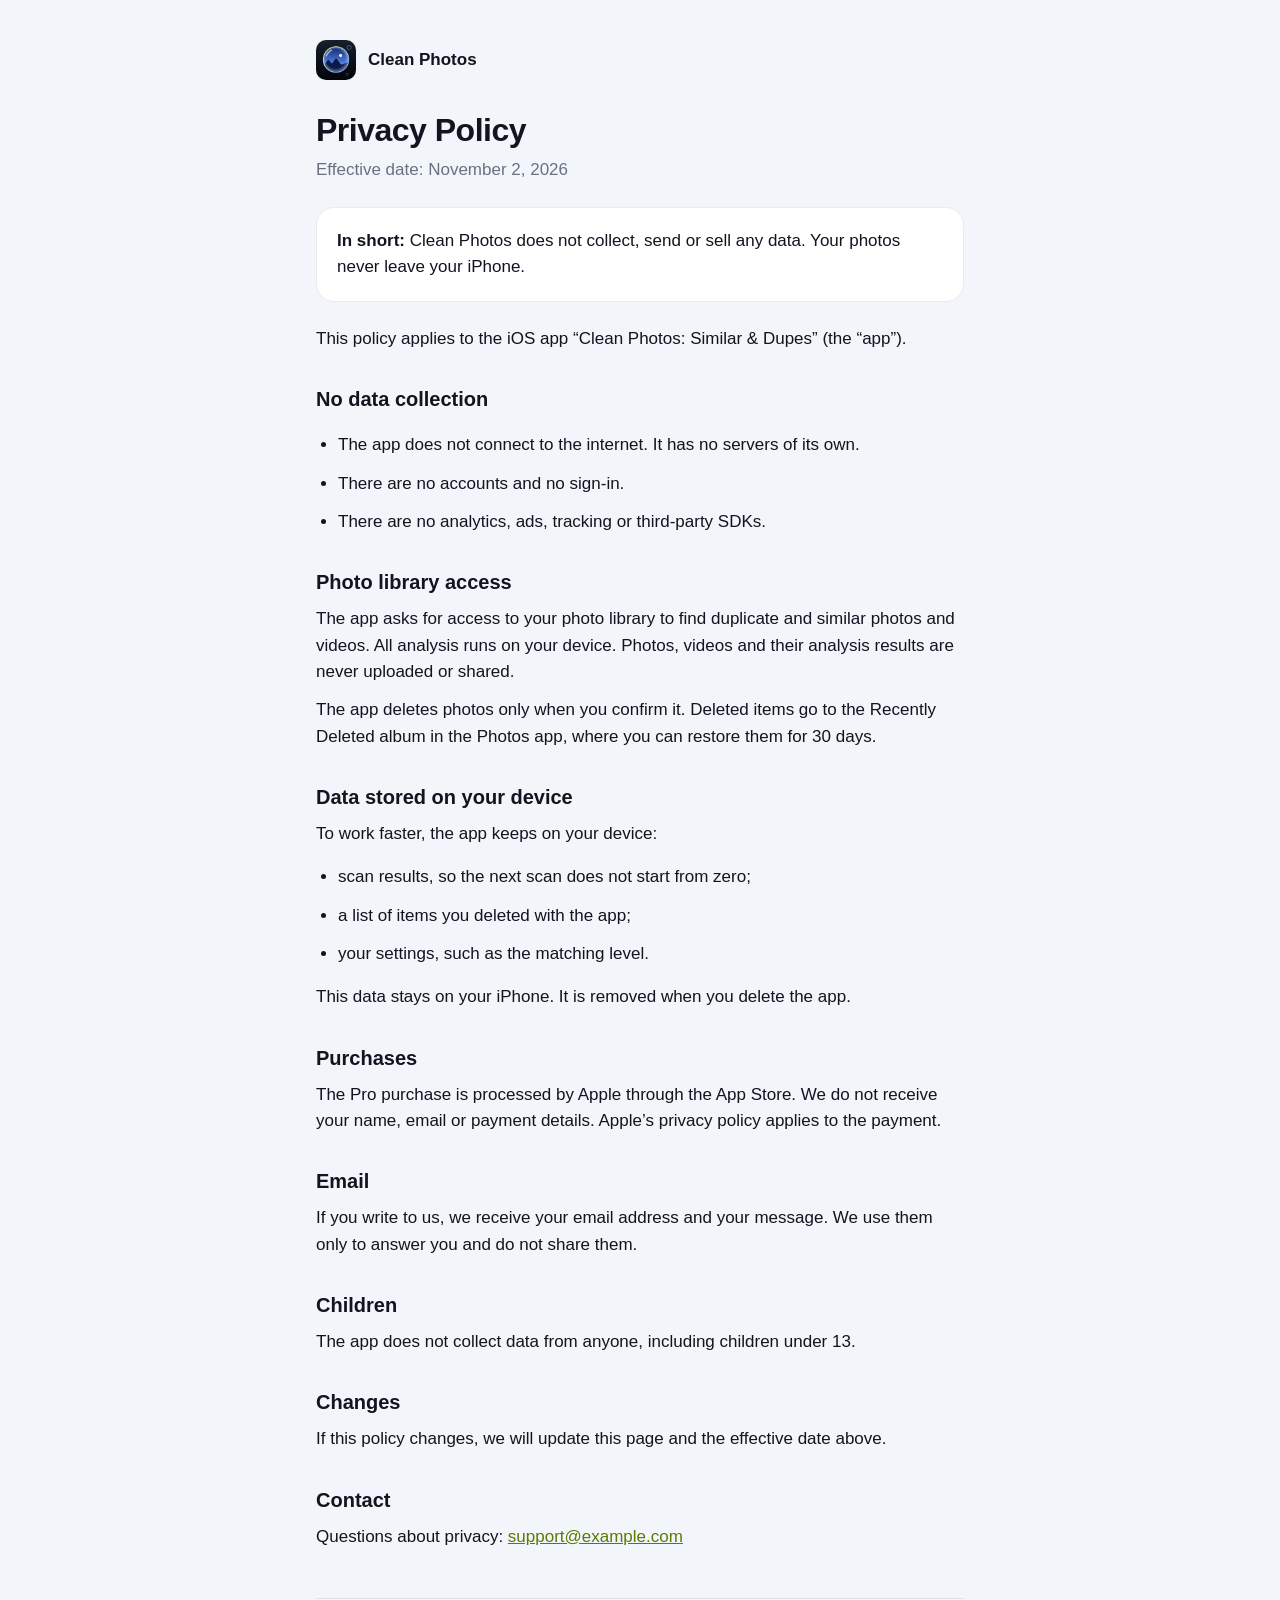
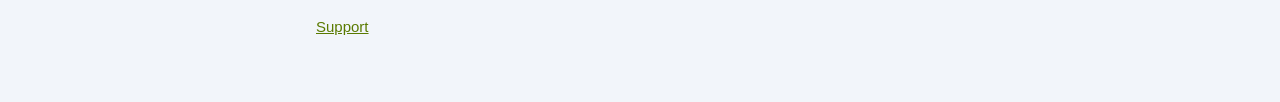
==== privacy.html @ 99a28722 "Add privacy policy and support pages Assisted-by: Claude <noreply@anthropic.com> Co-Authored-By: Cla" ====
<!doctype html>
<html lang="en">
<head>
  <meta charset="utf-8">
  <meta name="viewport" content="width=device-width, initial-scale=1">
  <title>Privacy Policy – Clean Photos</title>
  <meta name="description" content="Privacy policy of Clean Photos: Similar & Dupes.">
  <link rel="icon" href="icon.png">
  <link rel="stylesheet" href="style.css">
</head>
<body>
  <main>
    <header>
      <a href="./"><img src="icon.png" alt=""> Clean Photos</a>
    </header>

    <h1>Privacy Policy</h1>
    <p class="muted">Effective date: November 2, 2026</p>

    <div class="card">
      <p><strong>In short:</strong> Clean Photos does not collect, send or sell any data. Your photos never leave your iPhone.</p>
    </div>

    <p>This policy applies to the iOS app “Clean Photos: Similar &amp; Dupes” (the “app”).</p>

    <h2>No data collection</h2>
    <ul>
      <li>The app does not connect to the internet. It has no servers of its own.</li>
      <li>There are no accounts and no sign-in.</li>
      <li>There are no analytics, ads, tracking or third-party SDKs.</li>
    </ul>

    <h2>Photo library access</h2>
    <p>The app asks for access to your photo library to find duplicate and similar photos and videos. All analysis runs on your device. Photos, videos and their analysis results are never uploaded or shared.</p>
    <p>The app deletes photos only when you confirm it. Deleted items go to the Recently Deleted album in the Photos app, where you can restore them for 30 days.</p>

    <h2>Data stored on your device</h2>
    <p>To work faster, the app keeps on your device:</p>
    <ul>
      <li>scan results, so the next scan does not start from zero;</li>
      <li>a list of items you deleted with the app;</li>
      <li>your settings, such as the matching level.</li>
    </ul>
    <p>This data stays on your iPhone. It is removed when you delete the app.</p>

    <h2>Purchases</h2>
    <p>The Pro purchase is processed by Apple through the App Store. We do not receive your name, email or payment details. Apple’s privacy policy applies to the payment.</p>

    <h2>Email</h2>
    <p>If you write to us, we receive your email address and your message. We use them only to answer you and do not share them.</p>

    <h2>Children</h2>
    <p>The app does not collect data from anyone, including children under 13.</p>

    <h2>Changes</h2>
    <p>If this policy changes, we will update this page and the effective date above.</p>

    <h2>Contact</h2>
    <p>Questions about privacy: <a href="mailto:support@example.com">support@example.com</a></p>

    <footer class="muted">
      <a href="support.html">Support</a>
    </footer>
  </main>
</body>
</html>
---- style.css ----
:root {
  --bg: #F2F5FA;
  --card: #FFFFFF;
  --text: #121420;
  --muted: #6B7080;
  --line: rgba(0, 0, 0, 0.08);
  --accent: #5A7A00;
  --mark: #D9FF43;
}

@media (prefers-color-scheme: dark) {
  :root {
    --bg: #0D1017;
    --card: #161A23;
    --text: #F2F4FA;
    --muted: #8A90A3;
    --line: rgba(255, 255, 255, 0.08);
    --accent: #D9FF43;
  }
}

* { box-sizing: border-box; }

body {
  margin: 0;
  background: var(--bg);
  color: var(--text);
  font: 17px/1.55 -apple-system, BlinkMacSystemFont, "SF Pro Text", "Segoe UI", Roboto, sans-serif;
  -webkit-text-size-adjust: 100%;
}

main {
  max-width: 680px;
  margin: 0 auto;
  padding: 40px 16px 64px;
}

header {
  display: flex;
  align-items: center;
  gap: 12px;
  margin-bottom: 32px;
}

header a {
  display: flex;
  align-items: center;
  gap: 12px;
  color: var(--text);
  text-decoration: none;
  font-weight: 600;
}

header img {
  width: 40px;
  height: 40px;
  border-radius: 10px;
}

h1 {
  font-size: 32px;
  line-height: 1.15;
  letter-spacing: -0.5px;
  margin: 0 0 8px;
}

h2 {
  font-size: 20px;
  margin: 32px 0 8px;
}

p, li { margin: 0 0 12px; }

ul { padding-left: 22px; }

a { color: var(--accent); }

.muted { color: var(--muted); }

.card {
  background: var(--card);
  border: 1px solid var(--line);
  border-radius: 18px;
  padding: 20px;
  margin: 24px 0;
}

.card p:last-child { margin-bottom: 0; }

.links {
  list-style: none;
  padding: 0;
}

.links a {
  display: block;
  background: var(--card);
  border: 1px solid var(--line);
  border-radius: 14px;
  padding: 14px 18px;
  color: var(--text);
  text-decoration: none;
  font-weight: 600;
}

footer {
  margin-top: 48px;
  padding-top: 16px;
  border-top: 1px solid var(--line);
  font-size: 15px;
}
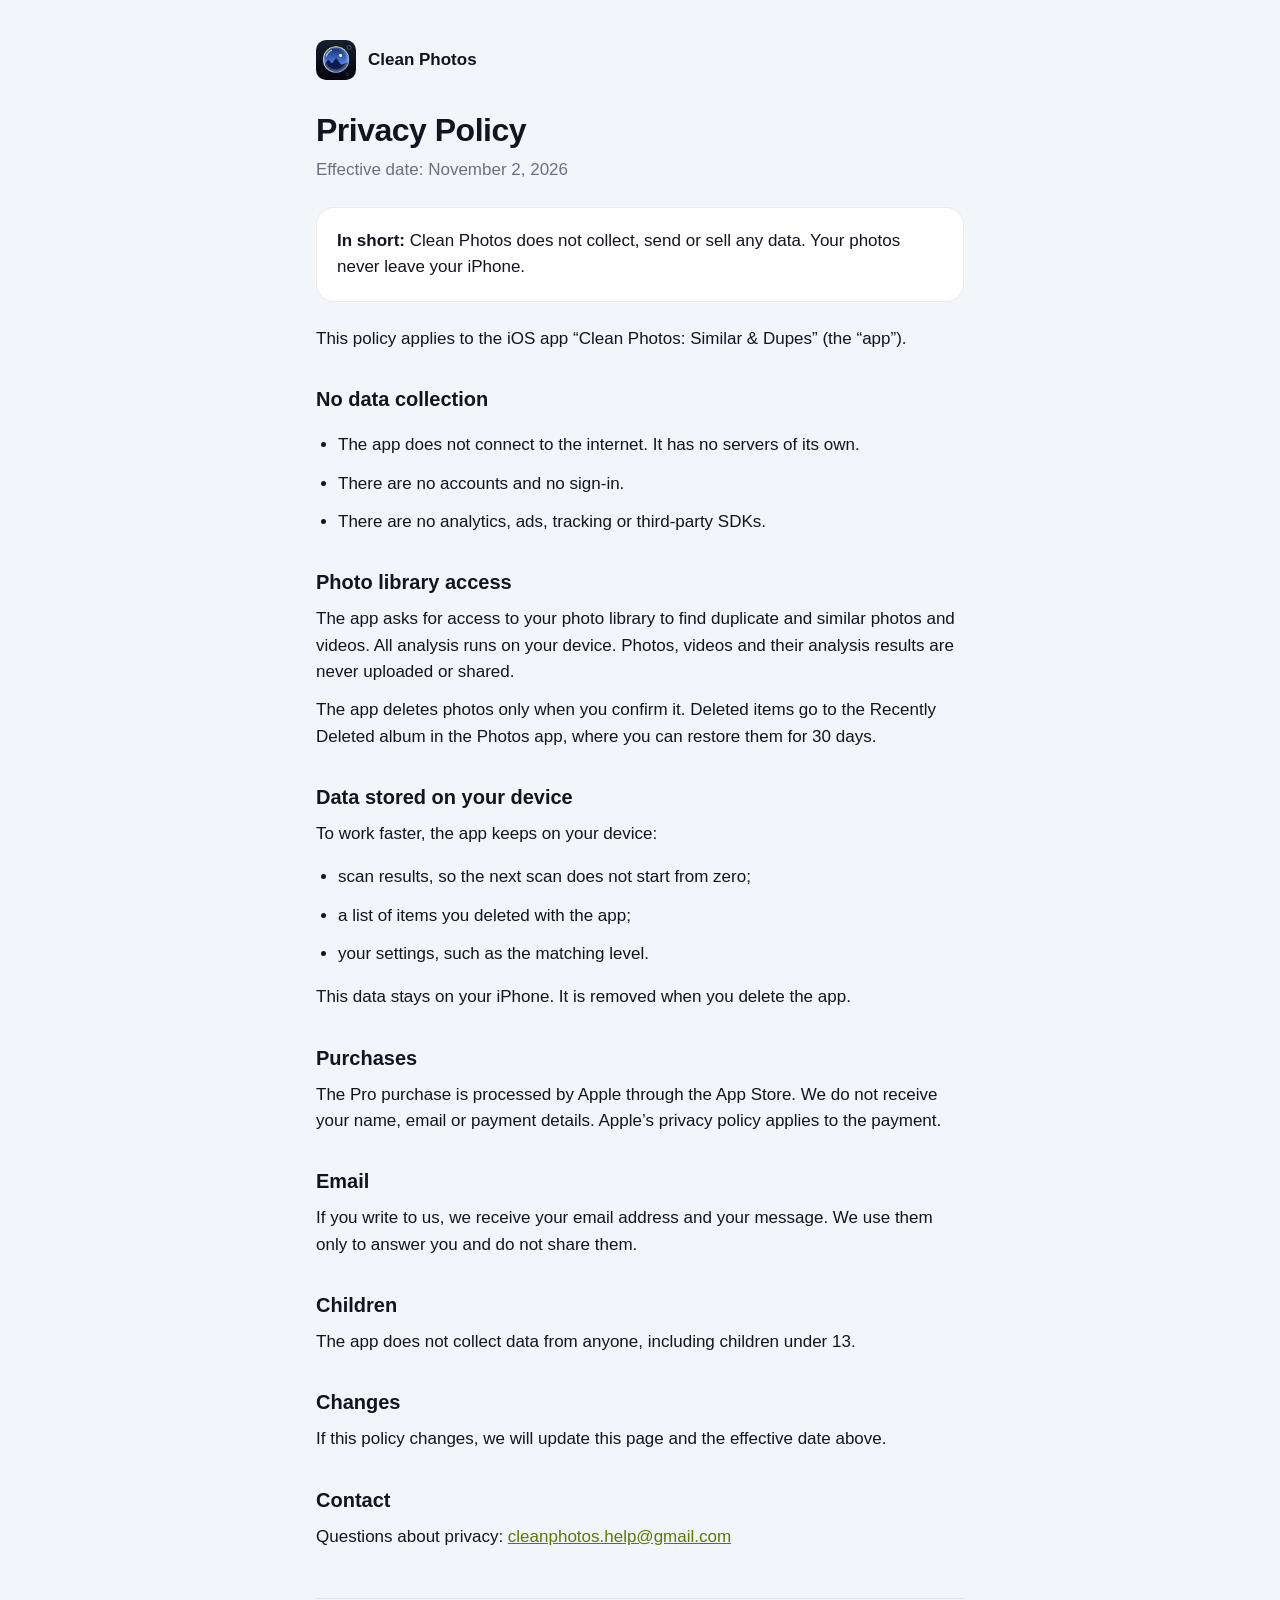
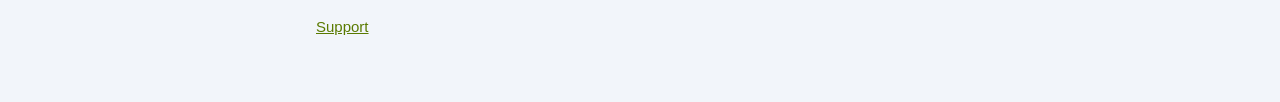
==== commit 03e95d43: "Use the support email address Assisted-by: Claude <noreply@anthropic.com> Co-Authored-By: Claude Opu" ====
--- a/privacy.html
+++ b/privacy.html
@@ -56,7 +56,7 @@
     <p>If this policy changes, we will update this page and the effective date above.</p>
 
     <h2>Contact</h2>
-    <p>Questions about privacy: <a href="mailto:support@example.com">support@example.com</a></p>
+    <p>Questions about privacy: <a href="mailto:cleanphotos.help@gmail.com">cleanphotos.help@gmail.com</a></p>
 
     <footer class="muted">
       <a href="support.html">Support</a>
